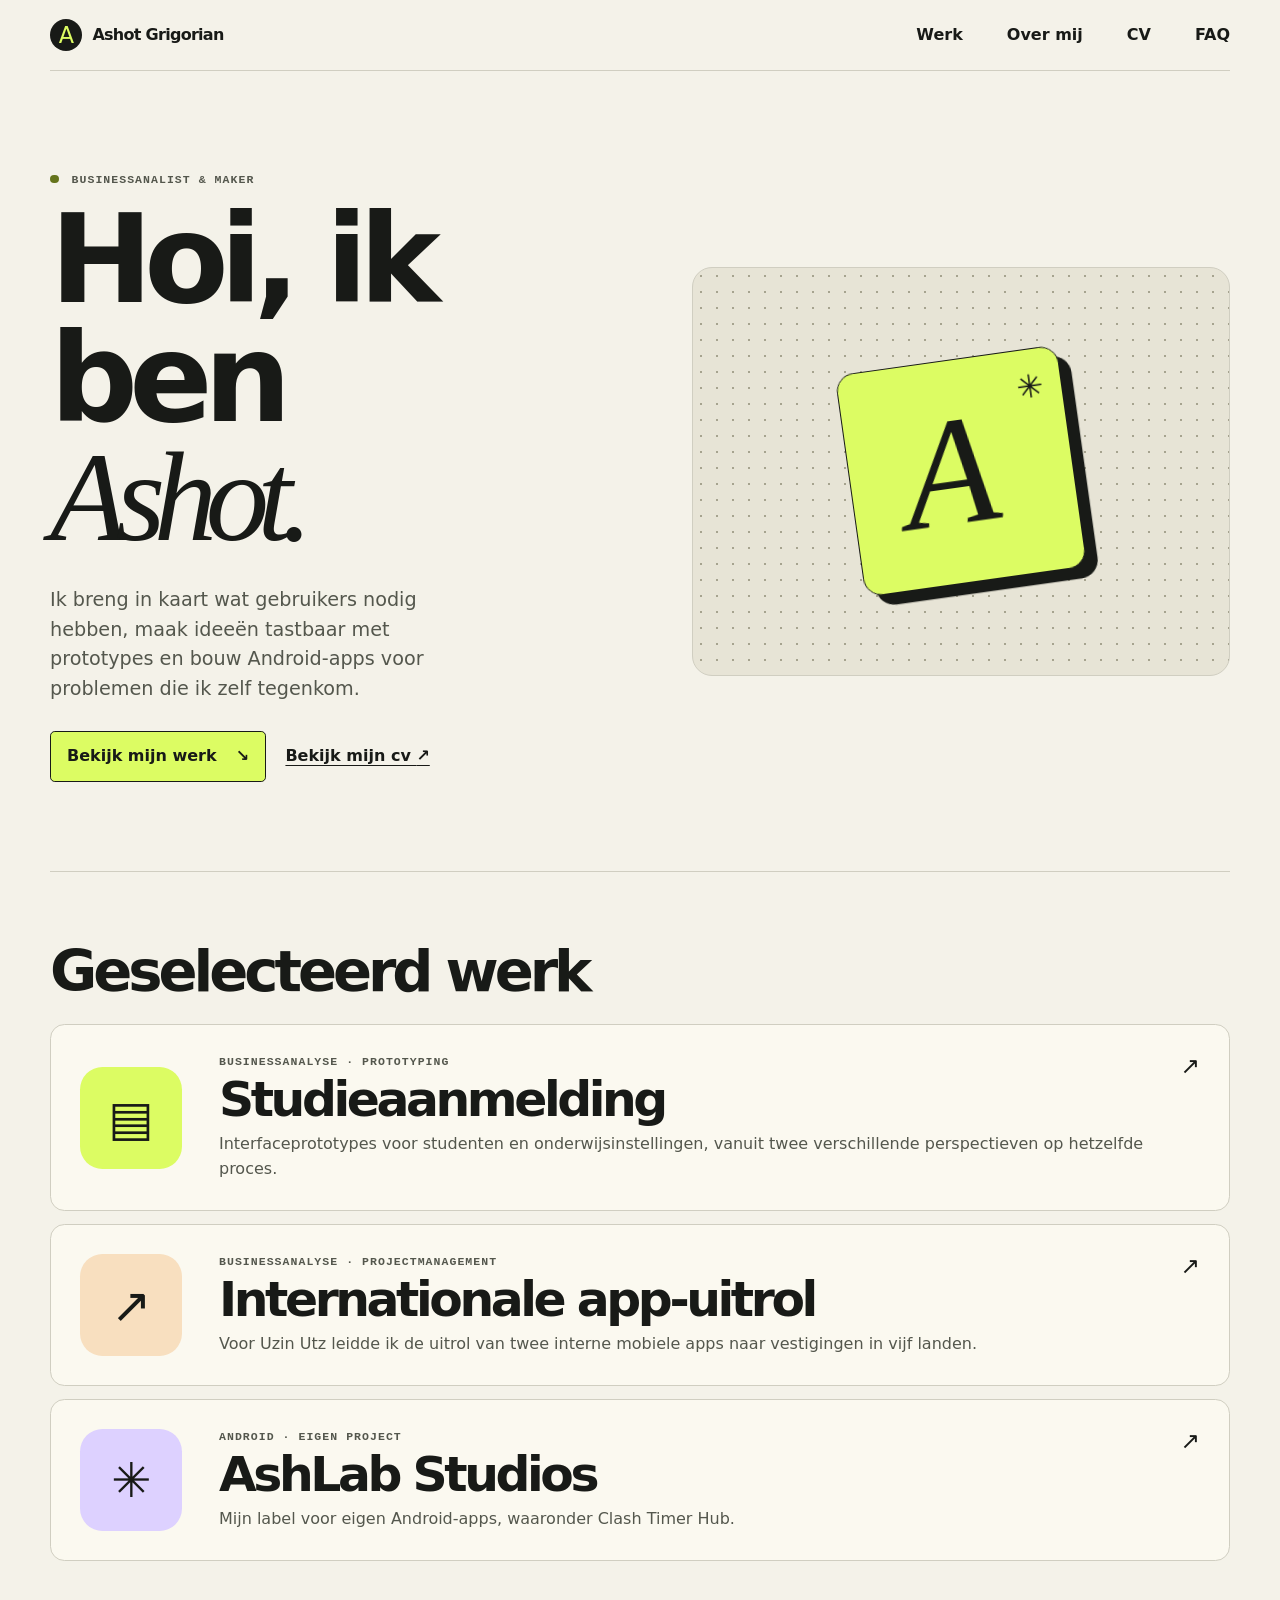
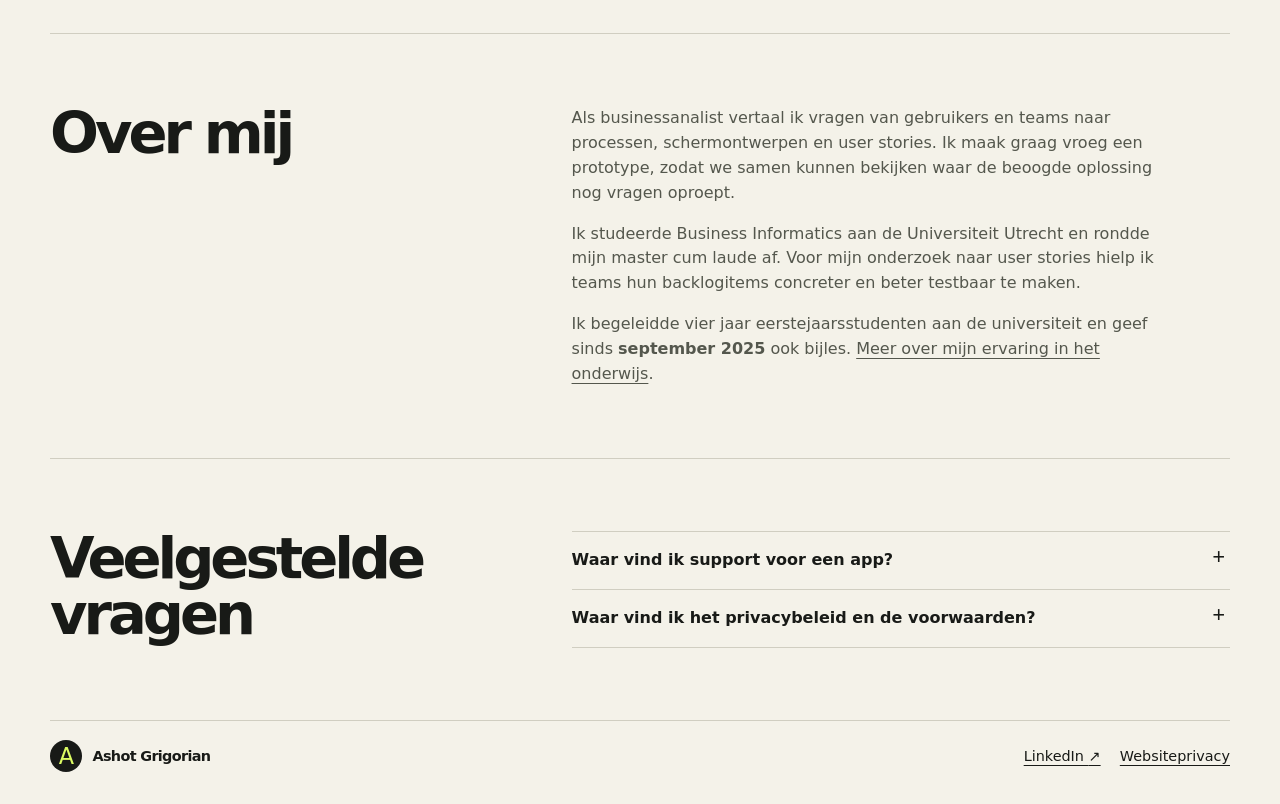
==== index.html @ a2aa3993 "Present Ashot's experience, education and studios in a personal portfolio" ====
<!doctype html>
<html lang="nl">
<head>
  <meta charset="utf-8">
  <meta name="viewport" content="width=device-width, initial-scale=1">
  <meta name="description" content="Persoonlijk portfolio van Ashot, businessanalist en maker van prototypes en Android-apps.">
  <meta name="theme-color" content="#f4f2e9">
  <title>Ashot Grigorian · Portfolio</title>
  <link rel="stylesheet" href="assets/studio.css">
</head>
<body>
  <a class="skip" href="#inhoud">Naar de inhoud</a>
  <header class="shell topbar">
    <a class="wordmark" href="./" aria-label="Ashot Grigorian, home"><span class="mark" aria-hidden="true">A</span> Ashot Grigorian</a>
    <nav class="nav" aria-label="Hoofdnavigatie">
      <a href="#werk">Werk</a>
      <a href="#over-mij">Over mij</a>
      <a href="cv/">CV</a>
      <a href="#faq">FAQ</a>
    </nav>
  </header>

  <main id="inhoud" class="shell">
    <section class="hero" aria-labelledby="hero-title">
      <div class="hero-copy">
        <p class="eyebrow"><span class="dot" aria-hidden="true"></span> Businessanalist &amp; maker</p>
        <h1 id="hero-title">Hoi, ik ben<br><em>Ashot.</em></h1>
        <p class="lede">Ik breng in kaart wat gebruikers nodig hebben, maak ideeën tastbaar met prototypes en bouw Android-apps voor problemen die ik zelf tegenkom.</p>
        <div class="hero-actions">
          <a class="button" href="#werk">Bekijk mijn werk <span aria-hidden="true">↘</span></a>
          <a class="text-action" href="cv/">Bekijk mijn cv <span aria-hidden="true">↗</span></a>
        </div>
      </div>
      <div class="signature" aria-hidden="true">
        <div class="signature-frame">
          <span class="signature-letter">A</span>
          <span class="signature-spark">✳</span>
        </div>
      </div>
    </section>

    <section id="werk" class="section" aria-labelledby="werk-title">
      <div class="section-heading">
        <h2 id="werk-title">Geselecteerd werk</h2>
      </div>
      <div class="project-list">
        <a class="project" href="werk/studieaanmelding/">
          <div class="project-icon project-icon-prototype" aria-hidden="true">▤</div>
          <div class="project-copy">
            <p class="eyebrow project-kicker">Businessanalyse · Prototyping</p>
            <h3>Studieaanmelding</h3>
            <p>Interfaceprototypes voor studenten en onderwijsinstellingen, vanuit twee verschillende perspectieven op hetzelfde proces.</p>
          </div>
          <span class="project-arrow" aria-hidden="true">↗</span>
        </a>
        <a class="project" href="cv/#uzin-utz">
          <div class="project-icon project-icon-delivery" aria-hidden="true">↗</div>
          <div class="project-copy">
            <p class="eyebrow project-kicker">Businessanalyse · Projectmanagement</p>
            <h3>Internationale app-uitrol</h3>
            <p>Voor Uzin Utz leidde ik de uitrol van twee interne mobiele apps naar vestigingen in vijf landen.</p>
          </div>
          <span class="project-arrow" aria-hidden="true">↗</span>
        </a>
        <a id="apps" class="project" href="werk/ashlab-studios/">
          <div class="project-icon" aria-hidden="true">✳</div>
          <div class="project-copy">
            <p class="eyebrow project-kicker">Android · Eigen project</p>
            <h3>AshLab Studios</h3>
            <p>Mijn label voor eigen Android-apps, waaronder Clash Timer Hub.</p>
          </div>
          <span class="project-arrow" aria-hidden="true">↗</span>
        </a>
      </div>
    </section>

    <section id="over-mij" class="section faq" aria-labelledby="over-mij-title">
      <h2 id="over-mij-title">Over mij</h2>
      <div class="about-copy">
        <p>Als businessanalist vertaal ik vragen van gebruikers en teams naar processen, schermontwerpen en user stories. Ik maak graag vroeg een prototype, zodat we samen kunnen bekijken waar de beoogde oplossing nog vragen oproept.</p>
        <p>Ik studeerde Business Informatics aan de Universiteit Utrecht en rondde mijn master cum laude af. Voor mijn onderzoek naar user stories hielp ik teams hun backlogitems concreter en beter testbaar te maken.</p>
        <p>Ik begeleidde vier jaar eerstejaarsstudenten aan de universiteit en geef sinds <strong>september 2025</strong> ook bijles. <a href="cv/#onderwijs">Meer over mijn ervaring in het onderwijs</a>.</p>
      </div>
    </section>

    <section id="faq" class="section faq" aria-labelledby="faq-title">
      <h2 id="faq-title">Veelgestelde<br>vragen</h2>
      <div class="questions">
        <details>
          <summary>Waar vind ik support voor een app?</summary>
          <p>Bekijk de apps bij <a href="werk/ashlab-studios/#apps">AshLab Studios</a>. Elke app heeft een eigen pagina met uitleg en supportlinks.</p>
        </details>
        <details>
          <summary>Waar vind ik het privacybeleid en de voorwaarden?</summary>
          <p>De projectpagina geeft de status van het privacybeleid en de voorwaarden voor die app. In de footer vind je het <a href="privacy.html">privacybeleid van deze website</a>.</p>
        </details>
      </div>
    </section>
  </main>
  <footer class="shell footer">
    <a class="wordmark" href="./"><span class="mark" aria-hidden="true">A</span> Ashot Grigorian</a>
    <div class="footer-links">
      <a href="https://www.linkedin.com/in/ashot-grigorian/">LinkedIn <span aria-hidden="true">↗</span></a>
      <a href="privacy.html">Websiteprivacy</a>
    </div>
  </footer>
</body>
</html>
---- assets/studio.css ----
:root {
  color-scheme: light;
  --paper: #f4f2e9;
  --ink: #181a17;
  --muted: #54574d;
  --line: #d0cec1;
  --acid: #dcfc63;
  --lilac: #ddd1ff;
  --mono: ui-monospace, "SFMono-Regular", Consolas, monospace;
}

*, *::before, *::after { box-sizing: border-box; }
[hidden] { display: none !important; }
html { scroll-behavior: smooth; }
body { margin: 0; background: var(--paper); color: var(--ink); font: 1rem/1.55 system-ui, sans-serif; }
a { color: inherit; text-underline-offset: .25em; }
button { font: inherit; }
:focus-visible { outline: 3px solid #765bda; outline-offset: 4px; }
.shell { width: min(1180px, calc(100% - 6rem)); margin-inline: auto; }
.skip { position: fixed; z-index: 2; top: 1rem; left: 1rem; padding: .65rem 1rem; background: var(--acid); transform: translateY(-180%); }
.skip:focus { transform: none; }

.topbar, .footer {
  display: flex;
  justify-content: space-between;
  align-items: center;
  flex-wrap: wrap;
  gap: .7rem 1rem;
  padding-block: 1.2rem;
}
.topbar { border-bottom: 1px solid var(--line); }
.wordmark { display: inline-flex; align-items: center; font-weight: 760; letter-spacing: -.045em; text-decoration: none; }
.mark { display: inline-grid; place-items: center; width: 2rem; height: 2rem; margin-right: .65rem; border-radius: 50%; background: var(--ink); color: var(--acid); font: 1.4rem/1 system-ui, sans-serif; transition: transform .45s; }
.wordmark:hover .mark { transform: rotate(45deg); }
.nav { display: flex; flex-wrap: wrap; gap: .55rem clamp(1rem, 4vw, 2.75rem); }
.nav a { font-weight: 650; text-decoration: none; }
.nav a:hover { text-decoration: underline; }

.hero {
  display: grid;
  grid-template-columns: 1fr .91fr;
  gap: clamp(1.5rem, 4vw, 4rem);
  align-items: center;
  padding-block: clamp(3rem, 7vw, 6.6rem);
}
.eyebrow { color: var(--muted); font: 700 .72rem/1.4 var(--mono); letter-spacing: .09em; text-transform: uppercase; }
.dot { display: inline-block; width: .55rem; height: .55rem; border-radius: 50%; background: #65741c; margin-right: .3rem; }
h1, h2, h3 { margin: 0; font-weight: 800; letter-spacing: -.07em; line-height: .97; }
h1 { font-size: clamp(3.5rem, 9.6vw, 8.75rem); }
h1 em { font: italic 500 1.03em/.83 Georgia, serif; letter-spacing: -.09em; }
h2 { font-size: clamp(2.15rem, 4.5vw, 3.95rem); }
h3 { font-size: clamp(1.7rem, 4vw, 3.05rem); }
.lede { max-width: 36ch; margin-block: 1.7rem; color: var(--muted); font-size: clamp(1rem, 2vw, 1.2rem); }
.button { display: inline-flex; align-items: center; justify-content: space-between; gap: 1.2rem; padding: .75rem 1rem; border: 1px solid var(--ink); border-radius: .3rem; background: var(--acid); font-weight: 750; text-decoration: none; transition: background .2s, box-shadow .2s; }
.button:hover { background: #e7ff89; box-shadow: .22rem .22rem 0 var(--ink); }
.hero-actions, .footer-links { display: flex; flex-wrap: wrap; align-items: center; gap: .8rem 1.2rem; }
.text-action { font-weight: 650; }

.signature {
  display: grid;
  place-items: center;
  min-height: clamp(15rem, 32vw, 27rem);
  overflow: hidden;
  border: 1px solid var(--line);
  border-radius: 1.25rem;
  background: radial-gradient(#a6a38f 1px, transparent 1px) 0 0 / 16px 16px, #e7e4d6;
}
.signature-frame {
  position: relative;
  display: grid;
  place-items: center;
  width: min(56%, 14rem);
  aspect-ratio: 1;
  border: 1px solid var(--ink);
  border-radius: 1.15rem;
  background: var(--acid);
  box-shadow: .7rem .7rem 0 var(--ink);
  transform: rotate(-8deg);
  animation: signature-enter .65s cubic-bezier(.2,.8,.2,1) both;
  transition: transform .3s ease;
}
.signature:hover .signature-frame { transform: rotate(-4deg) translateY(-4px); }
.signature-letter { padding-right: .15em; font: italic 500 clamp(5.5rem, 12vw, 10rem)/1 Georgia, serif; }
.signature-spark { position: absolute; top: .4em; right: .55em; font-size: clamp(1rem, 3vw, 2rem); }
.studio-signature .signature-letter { padding: 0; font-family: system-ui, sans-serif; }
@keyframes signature-enter {
  from { opacity: 0; translate: 0 12px; }
}

.demo-section { display: grid; grid-template-columns: .82fr 1.18fr; gap: clamp(1rem, 5vw, 4rem); align-items: start; }
.demo-section p { max-width: 32ch; color: var(--muted); }
.demo { min-width: 0; border: 1px solid #272b22; border-radius: 1.25rem; background: #21241d; color: #f7f5e9; box-shadow: 0 1rem 3rem #353a201c; overflow: hidden; }
.demo-head, .demo-controls { display: flex; flex-wrap: wrap; justify-content: space-between; align-items: center; gap: .65rem; padding: .9rem 1.2rem; }
.demo-head { border-bottom: 1px solid #464b3d; }
.demo-brand { display: flex; align-items: center; gap: .55rem; font-weight: 700; }
.demo-brand span { color: var(--acid); font-size: 1.3em; }
.demo-label { border: 1px solid #626756; border-radius: 9rem; padding: .2rem .6rem; color: #e3e6d7; font: .72rem/1.4 var(--mono); }
.demo-body {
  display: grid;
  place-items: center;
  padding: clamp(1rem, 3.5vw, 2.35rem);
  background-color: #292d22;
  background-image: radial-gradient(ellipse at center, #575e3544, transparent 75%), radial-gradient(#646c4d 1px, transparent 1px);
  background-size: 100%, 14px 14px;
}
.device { width: min(100%, 25rem); min-height: 13.75rem; padding: .85rem; border-radius: .95rem; border: 1px solid #626755; background: #171a15; box-shadow: 0 .9rem 1.5rem #15170f80; }
.device-header { display: flex; flex-wrap: wrap; gap: .35rem .75rem; justify-content: space-between; align-items: center; margin-bottom: .7rem; font-weight: 750; }
.device-tag { font: .65rem/1.4 var(--mono); color: var(--acid); }
.timer-row { display: grid; grid-template-columns: auto minmax(0, 1fr) auto; align-items: center; gap: clamp(.4rem, 1vw, .8rem); padding: .7rem .55rem; background: #25291f; border-radius: .5rem; margin-top: .45rem; }
.timer-row strong { display: block; font-size: .86rem; overflow-wrap: anywhere; }
.timer-row small { display: block; color: #bfc4b2; font-size: .69rem; }
.timer-icon { display: grid; place-items: center; width: 1.8rem; height: 1.8rem; border-radius: .4rem; color: #20241b; font-weight: 750; }
.green { background: var(--acid); }
.lilac { background: var(--lilac); }
time { font: 700 clamp(.71rem, 1.4vw, .92rem)/1.3 var(--mono); }
.widget { min-height: 9rem; border-radius: .55rem; background: var(--acid); color: var(--ink); display: grid; place-content: center; text-align: center; gap: .22rem; padding: .6rem; }
.widget time { font-size: clamp(1.55rem, 4vw, 2.5rem); }
.widget-label { font: .7rem/1.4 var(--mono); }
.demo-controls { border-top: 1px solid #464b3d; }
.segmented { display: flex; background: #10120e; border-radius: .45rem; padding: .2rem; }
.segmented button, .play-toggle { cursor: pointer; border: 0; background: transparent; color: #f7f5e9; font-size: .77rem; min-height: 36px; }
.segmented button { border-radius: .32rem; padding-inline: .65rem; }
.segmented button[aria-pressed="true"] { background: var(--acid); color: #161915; }
.play-toggle { text-decoration: underline; text-underline-offset: .23em; padding-inline: .25rem; }
.demo button:focus-visible { outline-color: var(--lilac); }

.section { border-top: 1px solid var(--line); padding-block: clamp(2.4rem, 6vw, 4.5rem); scroll-margin-top: 1rem; }
.section-heading { margin-bottom: 1.5rem; }
.project-list { display: grid; gap: .8rem; }
.project { display: grid; grid-template-columns: auto 1fr auto; gap: clamp(.85rem, 3vw, 2.3rem); align-items: center; border: 1px solid var(--line); border-radius: .9rem; padding: clamp(.9rem, 3vw, 1.8rem); text-decoration: none; background: #fbf9f0; transition: border-color .25s, transform .25s, background .25s; }
.project:hover { transform: translateY(-3px); border-color: var(--ink); background: #fffdf7; }
.project-icon { display: grid; place-items: center; border-radius: 22%; width: clamp(2.9rem, 10vw, 6.4rem); aspect-ratio: 1; font-size: clamp(1.65rem, 5vw, 3rem); color: var(--ink); background: var(--lilac); }
.project-icon-prototype { background: var(--acid); }
.project-icon-delivery { background: #f8dfbf; }
.project-copy p { margin: .55rem 0 0; color: var(--muted); }
.project-copy .project-kicker { margin: 0 0 .35rem; }
.project-arrow { align-self: start; font-size: 1.45rem; line-height: 1; }
.faq { display: grid; grid-template-columns: .82fr 1.18fr; gap: clamp(1rem, 5vw, 4rem); }
.about-copy p { max-width: 60ch; margin: 0; color: var(--muted); }
.about-copy p + p { margin-top: 1rem; }
.questions { border-top: 1px solid var(--line); }
details { border-bottom: 1px solid var(--line); }
summary { padding-block: 1rem; font-weight: 700; cursor: pointer; list-style: none; display: flex; justify-content: space-between; gap: 1rem; }
summary::-webkit-details-marker { display: none; }
summary::after { content: "+"; padding-inline: .3rem; font: 1.35rem/1 var(--mono); }
details[open] summary::after { content: "−"; }
details p { color: var(--muted); margin: 0 0 1rem; max-width: 58ch; }
.footer { border-top: 1px solid var(--line); padding-bottom: 2rem; font-size: .9rem; }
.subhero, .prose { padding-block: clamp(2.8rem, 8vw, 6.5rem); }
.case-hero h1 { font-size: clamp(2.2rem, 8.4vw, 7rem); overflow-wrap: anywhere; }
.prose h1 { font-size: clamp(2.35rem, 7vw, 5.5rem); margin-bottom: 1.3rem; overflow-wrap: anywhere; }
.prose h2 { font-size: 1.7rem; margin-top: 2rem; }
.prose p { max-width: 65ch; }

.cv-hero { display: grid; grid-template-columns: 1fr minmax(14rem, .45fr); gap: 2rem; align-items: end; }
.cv-hero .lede { max-width: 47ch; margin-bottom: 0; }
.cv-facts { padding: 1.15rem 1.35rem; border: 1px solid var(--line); border-radius: .9rem; background: #fbf9f0; }
.cv-facts p { margin: 0 0 .9rem; }
.cv-facts a, .cv-nav a { font-weight: 650; }
.cv-nav { display: flex; flex-wrap: wrap; gap: .6rem 1.4rem; padding-block: 1rem; }
.timeline { list-style: none; margin: 0; padding: 0 0 0 1.35rem; border-inline-start: 1px solid var(--line); }
.timeline-item { position: relative; padding-bottom: 1.75rem; }
.timeline-item:last-child { padding-bottom: 0; }
.timeline-item::before { content: ""; position: absolute; top: .2rem; left: -1.64rem; width: .55rem; aspect-ratio: 1; border: 1px solid var(--ink); border-radius: 50%; background: var(--acid); }
.timeline-item h3 { font-size: clamp(1.45rem, 3vw, 2.15rem); letter-spacing: -.045em; line-height: 1.12; }
.timeline-item p { margin: .5rem 0 0; }
.timeline-item .eyebrow { margin: 0 0 .45rem; }
.cv-role, .cv-roles { color: var(--muted); }
.cv-roles, .cv-certs { padding-inline-start: 1.2rem; }
.timeline-item details { scroll-margin-top: 1rem; }
.timeline-item details p { margin: 0 0 .9rem; }
.tutoring { background: #eaf1d4; border-radius: .65rem; padding: .85rem 1rem 1rem; margin-bottom: 1.35rem; }
.tutoring::before { top: 1rem; }
.cv-skills { display: grid; gap: 1rem; margin: 0; }
.cv-skills dt { font-weight: 700; }
.cv-skills dd { margin: 0; color: var(--muted); }

@media (max-width: 850px) {
  .shell { width: min(1180px, calc(100% - 3rem)); }
  .hero, .demo-section { grid-template-columns: 1fr; }
  h1 { font-size: clamp(4rem, 15vw, 7rem); }
}

@media (max-width: 540px) {
  .shell { width: calc(100% - 2rem); }
  .faq, .cv-hero { grid-template-columns: 1fr; }
  .project { grid-template-columns: auto 1fr; }
  .project-arrow { display: none; }
  .demo-head, .demo-controls { padding-inline: .75rem; }
}

@media print {
  body { background: white; }
  .topbar, .footer, .cv-nav, .skip { display: none; }
  .cv { width: 100%; font-size: 10pt; }
  .cv-hero, .cv .faq { display: block; padding-block: 1rem; }
  .cv h1 { font-size: 28pt; }
  .cv h1 br { display: none; }
  .cv h1 em { margin-left: .15em; }
  .cv h2 { font-size: 16pt; margin-bottom: .65rem; }
  .cv h3 { font-size: 12pt; }
  .cv-facts { margin-top: .75rem; padding: 0; border: 0; background: white; }
  .timeline-item, .cv-skills div { break-inside: avoid; }
}

@media (prefers-reduced-motion: reduce) {
  html { scroll-behavior: auto; }
  .button, .mark, .project { transition: none; }
  .signature-frame { animation: none; transition: none; }
  .project:hover, .wordmark:hover .mark { transform: none; }
  .signature:hover .signature-frame { transform: rotate(-8deg); }
}
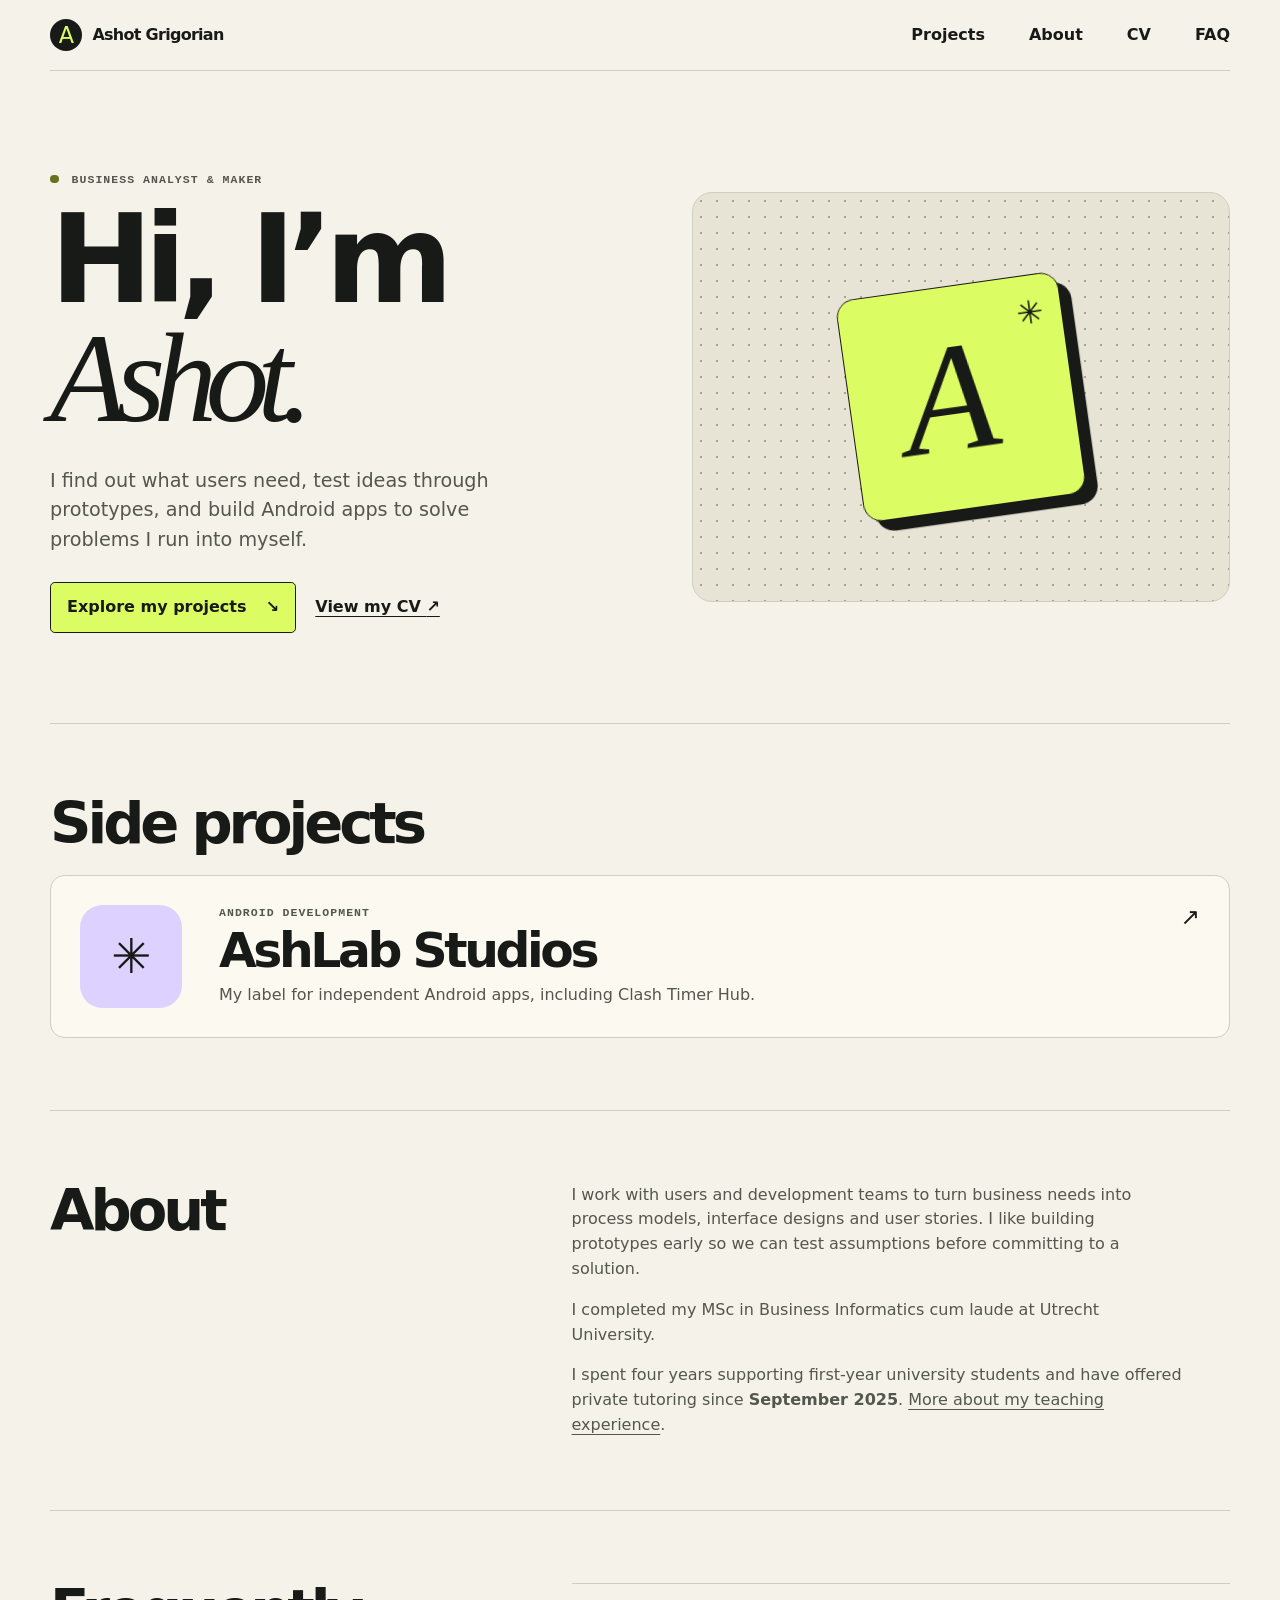
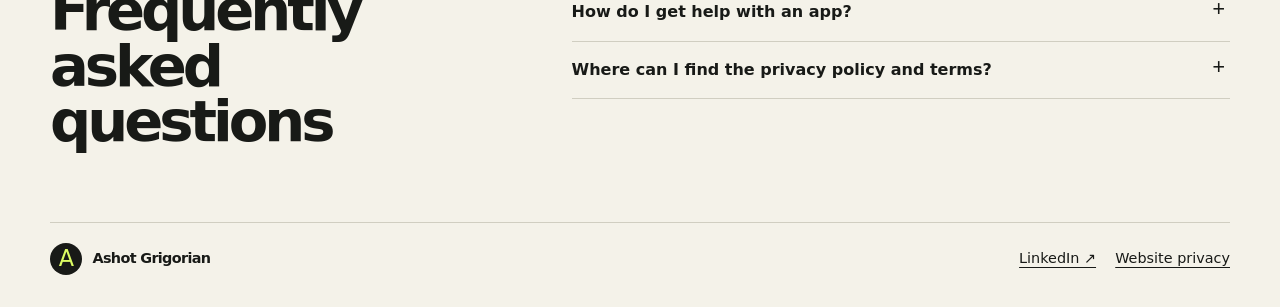
==== commit 2f2a714b: "Translate the portfolio and simplify the homepage" ====
--- a/index.html
+++ b/index.html
@@ -1,20 +1,20 @@
 <!doctype html>
-<html lang="nl">
+<html lang="en">
 <head>
   <meta charset="utf-8">
   <meta name="viewport" content="width=device-width, initial-scale=1">
-  <meta name="description" content="Persoonlijk portfolio van Ashot, businessanalist en maker van prototypes en Android-apps.">
+  <meta name="description" content="The portfolio of Ashot Grigorian, a business analyst who prototypes digital products and builds Android apps.">
   <meta name="theme-color" content="#f4f2e9">
   <title>Ashot Grigorian · Portfolio</title>
   <link rel="stylesheet" href="assets/studio.css">
 </head>
 <body>
-  <a class="skip" href="#inhoud">Naar de inhoud</a>
+  <a class="skip" href="#inhoud">Skip to content</a>
   <header class="shell topbar">
     <a class="wordmark" href="./" aria-label="Ashot Grigorian, home"><span class="mark" aria-hidden="true">A</span> Ashot Grigorian</a>
-    <nav class="nav" aria-label="Hoofdnavigatie">
-      <a href="#werk">Werk</a>
-      <a href="#over-mij">Over mij</a>
+    <nav class="nav" aria-label="Main navigation">
+      <a href="#werk">Projects</a>
+      <a href="#over-mij">About</a>
       <a href="cv/">CV</a>
       <a href="#faq">FAQ</a>
     </nav>
@@ -23,12 +23,12 @@
   <main id="inhoud" class="shell">
     <section class="hero" aria-labelledby="hero-title">
       <div class="hero-copy">
-        <p class="eyebrow"><span class="dot" aria-hidden="true"></span> Businessanalist &amp; maker</p>
-        <h1 id="hero-title">Hoi, ik ben<br><em>Ashot.</em></h1>
-        <p class="lede">Ik breng in kaart wat gebruikers nodig hebben, maak ideeën tastbaar met prototypes en bouw Android-apps voor problemen die ik zelf tegenkom.</p>
+        <p class="eyebrow"><span class="dot" aria-hidden="true"></span> Business analyst &amp; maker</p>
+        <h1 id="hero-title">Hi, I’m<br><em>Ashot.</em></h1>
+        <p class="lede">I find out what users need, test ideas through prototypes, and build Android apps to solve problems I run into myself.</p>
         <div class="hero-actions">
-          <a class="button" href="#werk">Bekijk mijn werk <span aria-hidden="true">↘</span></a>
-          <a class="text-action" href="cv/">Bekijk mijn cv <span aria-hidden="true">↗</span></a>
+          <a class="button" href="#werk">Explore my projects <span aria-hidden="true">↘</span></a>
+          <a class="text-action" href="cv/">View my CV <span aria-hidden="true">↗</span></a>
         </div>
       </div>
       <div class="signature" aria-hidden="true">
@@ -41,33 +41,15 @@
 
     <section id="werk" class="section" aria-labelledby="werk-title">
       <div class="section-heading">
-        <h2 id="werk-title">Geselecteerd werk</h2>
+        <h2 id="werk-title">Side projects</h2>
       </div>
       <div class="project-list">
-        <a class="project" href="werk/studieaanmelding/">
-          <div class="project-icon project-icon-prototype" aria-hidden="true">▤</div>
-          <div class="project-copy">
-            <p class="eyebrow project-kicker">Businessanalyse · Prototyping</p>
-            <h3>Studieaanmelding</h3>
-            <p>Interfaceprototypes voor studenten en onderwijsinstellingen, vanuit twee verschillende perspectieven op hetzelfde proces.</p>
-          </div>
-          <span class="project-arrow" aria-hidden="true">↗</span>
-        </a>
-        <a class="project" href="cv/#uzin-utz">
-          <div class="project-icon project-icon-delivery" aria-hidden="true">↗</div>
-          <div class="project-copy">
-            <p class="eyebrow project-kicker">Businessanalyse · Projectmanagement</p>
-            <h3>Internationale app-uitrol</h3>
-            <p>Voor Uzin Utz leidde ik de uitrol van twee interne mobiele apps naar vestigingen in vijf landen.</p>
-          </div>
-          <span class="project-arrow" aria-hidden="true">↗</span>
-        </a>
         <a id="apps" class="project" href="werk/ashlab-studios/">
           <div class="project-icon" aria-hidden="true">✳</div>
           <div class="project-copy">
-            <p class="eyebrow project-kicker">Android · Eigen project</p>
+            <p class="eyebrow project-kicker">Android development</p>
             <h3>AshLab Studios</h3>
-            <p>Mijn label voor eigen Android-apps, waaronder Clash Timer Hub.</p>
+            <p>My label for independent Android apps, including Clash Timer Hub.</p>
           </div>
           <span class="project-arrow" aria-hidden="true">↗</span>
         </a>
@@ -75,24 +57,24 @@
     </section>
 
     <section id="over-mij" class="section faq" aria-labelledby="over-mij-title">
-      <h2 id="over-mij-title">Over mij</h2>
+      <h2 id="over-mij-title">About</h2>
       <div class="about-copy">
-        <p>Als businessanalist vertaal ik vragen van gebruikers en teams naar processen, schermontwerpen en user stories. Ik maak graag vroeg een prototype, zodat we samen kunnen bekijken waar de beoogde oplossing nog vragen oproept.</p>
-        <p>Ik studeerde Business Informatics aan de Universiteit Utrecht en rondde mijn master cum laude af. Voor mijn onderzoek naar user stories hielp ik teams hun backlogitems concreter en beter testbaar te maken.</p>
-        <p>Ik begeleidde vier jaar eerstejaarsstudenten aan de universiteit en geef sinds <strong>september 2025</strong> ook bijles. <a href="cv/#onderwijs">Meer over mijn ervaring in het onderwijs</a>.</p>
+        <p>I work with users and development teams to turn business needs into process models, interface designs and user stories. I like building prototypes early so we can test assumptions before committing to a solution.</p>
+        <p>I completed my MSc in Business Informatics cum laude at Utrecht University.</p>
+        <p>I spent four years supporting first-year university students and have offered private tutoring since <strong>September 2025</strong>. <a href="cv/#onderwijs">More about my teaching experience</a>.</p>
       </div>
     </section>
 
     <section id="faq" class="section faq" aria-labelledby="faq-title">
-      <h2 id="faq-title">Veelgestelde<br>vragen</h2>
+      <h2 id="faq-title">Frequently asked<br>questions</h2>
       <div class="questions">
         <details>
-          <summary>Waar vind ik support voor een app?</summary>
-          <p>Bekijk de apps bij <a href="werk/ashlab-studios/#apps">AshLab Studios</a>. Elke app heeft een eigen pagina met uitleg en supportlinks.</p>
+          <summary>How do I get help with an app?</summary>
+          <p>Find my apps under <a href="werk/ashlab-studios/#apps">AshLab Studios</a>. Each app has a dedicated page with guidance and support links.</p>
         </details>
         <details>
-          <summary>Waar vind ik het privacybeleid en de voorwaarden?</summary>
-          <p>De projectpagina geeft de status van het privacybeleid en de voorwaarden voor die app. In de footer vind je het <a href="privacy.html">privacybeleid van deze website</a>.</p>
+          <summary>Where can I find the privacy policy and terms?</summary>
+          <p>Check the app’s project page for the status of its privacy policy and terms. The footer links to the <a href="privacy.html">privacy policy for this website</a>.</p>
         </details>
       </div>
     </section>
@@ -101,7 +83,7 @@
     <a class="wordmark" href="./"><span class="mark" aria-hidden="true">A</span> Ashot Grigorian</a>
     <div class="footer-links">
       <a href="https://www.linkedin.com/in/ashot-grigorian/">LinkedIn <span aria-hidden="true">↗</span></a>
-      <a href="privacy.html">Websiteprivacy</a>
+      <a href="privacy.html">Website privacy</a>
     </div>
   </footer>
 </body>
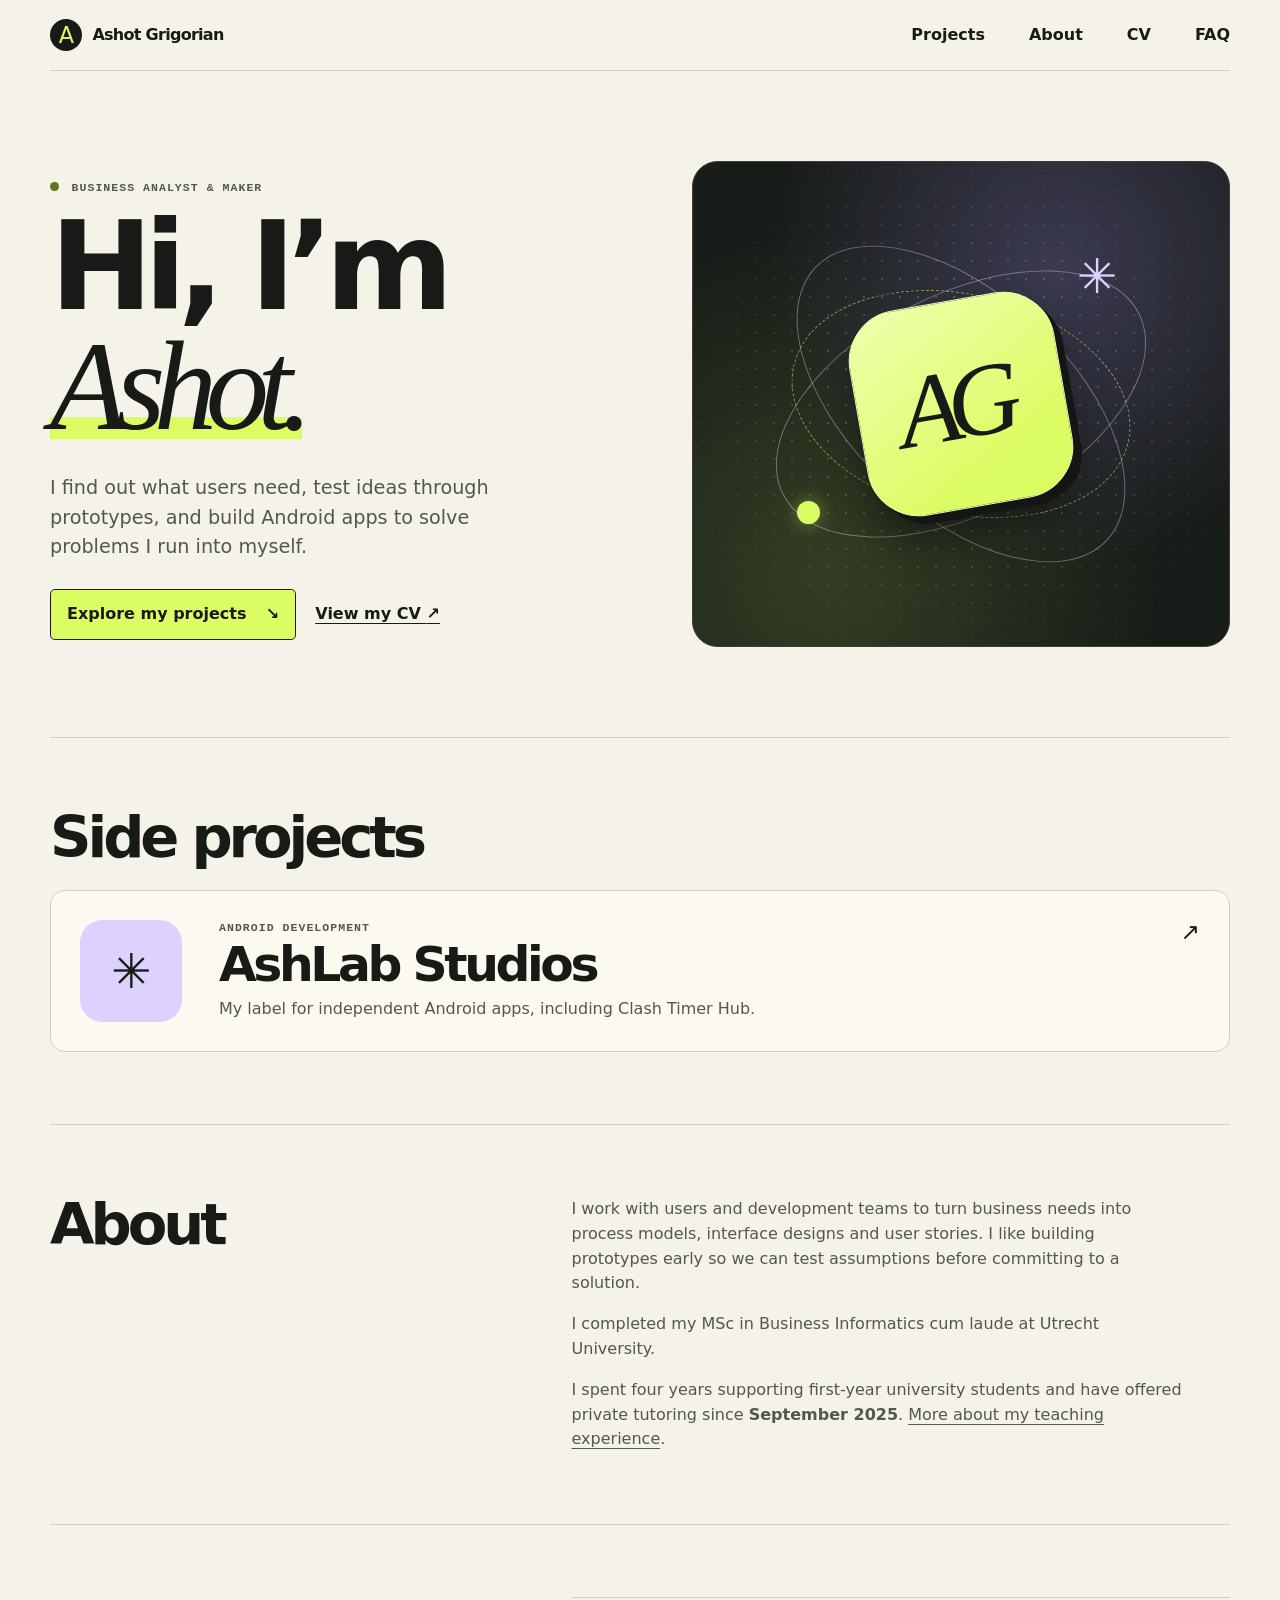
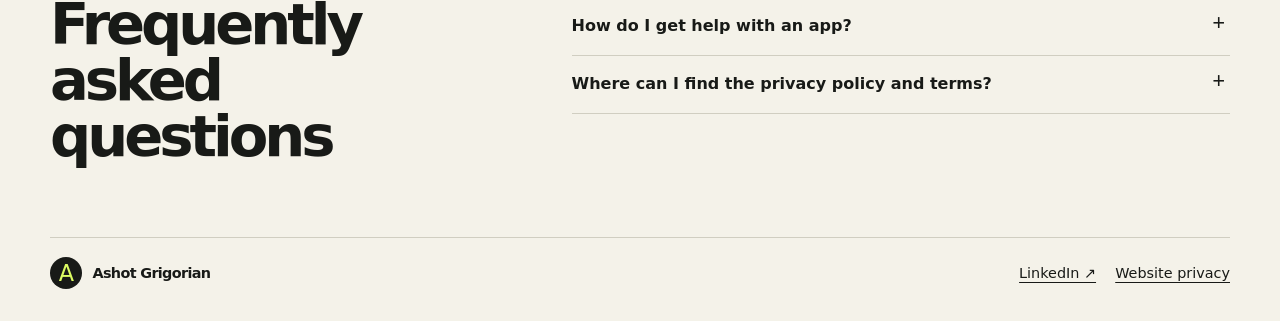
==== commit 625be5b1: "Use English routes and animate the portfolio homepage" ====
--- a/index.html
+++ b/index.html
@@ -7,44 +7,49 @@
   <meta name="theme-color" content="#f4f2e9">
   <title>Ashot Grigorian · Portfolio</title>
   <link rel="stylesheet" href="assets/studio.css">
+  <script src="assets/home.js" defer></script>
 </head>
 <body>
-  <a class="skip" href="#inhoud">Skip to content</a>
+  <a class="skip" href="#main-content">Skip to content</a>
   <header class="shell topbar">
     <a class="wordmark" href="./" aria-label="Ashot Grigorian, home"><span class="mark" aria-hidden="true">A</span> Ashot Grigorian</a>
     <nav class="nav" aria-label="Main navigation">
-      <a href="#werk">Projects</a>
-      <a href="#over-mij">About</a>
+      <a href="#work">Projects</a>
+      <a href="#about">About</a>
       <a href="cv/">CV</a>
       <a href="#faq">FAQ</a>
     </nav>
   </header>
 
-  <main id="inhoud" class="shell">
-    <section class="hero" aria-labelledby="hero-title">
+  <main id="main-content" class="shell">
+    <section class="hero home-hero" aria-labelledby="hero-title">
       <div class="hero-copy">
         <p class="eyebrow"><span class="dot" aria-hidden="true"></span> Business analyst &amp; maker</p>
-        <h1 id="hero-title">Hi, I’m<br><em>Ashot.</em></h1>
+        <h1 id="hero-title"><span>Hi, I’m</span><br><em>Ashot.</em></h1>
         <p class="lede">I find out what users need, test ideas through prototypes, and build Android apps to solve problems I run into myself.</p>
         <div class="hero-actions">
-          <a class="button" href="#werk">Explore my projects <span aria-hidden="true">↘</span></a>
+          <a class="button" href="#work">Explore my projects <span aria-hidden="true">↘</span></a>
           <a class="text-action" href="cv/">View my CV <span aria-hidden="true">↗</span></a>
         </div>
       </div>
-      <div class="signature" aria-hidden="true">
-        <div class="signature-frame">
-          <span class="signature-letter">A</span>
-          <span class="signature-spark">✳</span>
+      <div class="hero-art" data-hero-art aria-hidden="true">
+        <div class="hero-art-scene">
+          <span class="hero-orbit hero-orbit-wide"></span>
+          <span class="hero-orbit hero-orbit-tall"></span>
+          <span class="hero-orbit hero-orbit-dashed"></span>
+          <span class="hero-art-spark">✳</span>
+          <span class="hero-art-satellite"></span>
+          <div class="hero-monogram"><span>AG</span></div>
         </div>
       </div>
     </section>
 
-    <section id="werk" class="section" aria-labelledby="werk-title">
+    <section id="work" class="section" aria-labelledby="work-title">
       <div class="section-heading">
-        <h2 id="werk-title">Side projects</h2>
+        <h2 id="work-title">Side projects</h2>
       </div>
       <div class="project-list">
-        <a id="apps" class="project" href="werk/ashlab-studios/">
+        <a id="apps" class="project" href="work/ashlab-studios/">
           <div class="project-icon" aria-hidden="true">✳</div>
           <div class="project-copy">
             <p class="eyebrow project-kicker">Android development</p>
@@ -56,12 +61,12 @@
       </div>
     </section>
 
-    <section id="over-mij" class="section faq" aria-labelledby="over-mij-title">
-      <h2 id="over-mij-title">About</h2>
+    <section id="about" class="section faq" aria-labelledby="about-title">
+      <h2 id="about-title">About</h2>
       <div class="about-copy">
         <p>I work with users and development teams to turn business needs into process models, interface designs and user stories. I like building prototypes early so we can test assumptions before committing to a solution.</p>
         <p>I completed my MSc in Business Informatics cum laude at Utrecht University.</p>
-        <p>I spent four years supporting first-year university students and have offered private tutoring since <strong>September 2025</strong>. <a href="cv/#onderwijs">More about my teaching experience</a>.</p>
+        <p>I spent four years supporting first-year university students and have offered private tutoring since <strong>September 2025</strong>. <a href="cv/#teaching">More about my teaching experience</a>.</p>
       </div>
     </section>
 
@@ -70,7 +75,7 @@
       <div class="questions">
         <details>
           <summary>How do I get help with an app?</summary>
-          <p>Find my apps under <a href="werk/ashlab-studios/#apps">AshLab Studios</a>. Each app has a dedicated page with guidance and support links.</p>
+          <p>Find my apps under <a href="work/ashlab-studios/#apps">AshLab Studios</a>. Each app has a dedicated page with guidance and support links.</p>
         </details>
         <details>
           <summary>Where can I find the privacy policy and terms?</summary>
--- a/assets/studio.css
+++ b/assets/studio.css
@@ -56,6 +56,99 @@
 .hero-actions, .footer-links { display: flex; flex-wrap: wrap; align-items: center; gap: .8rem 1.2rem; }
 .text-action { font-weight: 650; }
 
+.home-hero h1 em {
+  background: linear-gradient(transparent 72%, var(--acid) 72%, var(--acid) 88%, transparent 88%);
+}
+.hero-art {
+  --tilt-x: 0deg;
+  --tilt-y: 0deg;
+  position: relative;
+  display: grid;
+  place-items: center;
+  isolation: isolate;
+  min-height: clamp(15.5rem, 38vw, 31rem);
+  overflow: hidden;
+  border: 1px solid #3a4235;
+  border-radius: 1.6rem;
+  background:
+    radial-gradient(ellipse at 68% 22%, #3b3a52 0, transparent 55%),
+    radial-gradient(ellipse at 25% 85%, #333e23 0, transparent 58%),
+    #191d19;
+}
+.hero-art::before {
+  position: absolute;
+  inset: 0;
+  z-index: -1;
+  content: "";
+  background: radial-gradient(#f4f2e954 1px, transparent 1px) 0 0 / 18px 18px;
+  mask-image: radial-gradient(ellipse, black, transparent 85%);
+}
+.hero-art-scene {
+  position: relative;
+  display: grid;
+  place-items: center;
+  width: min(82%, 25rem);
+  aspect-ratio: 1;
+  transform: perspective(740px) rotateX(var(--tilt-x)) rotateY(var(--tilt-y));
+  transition: transform .26s cubic-bezier(.2,.75,.3,1);
+}
+.hero-orbit {
+  position: absolute;
+  width: 100%;
+  height: 55%;
+  border: 1px solid #e9e2ff63;
+  border-radius: 50%;
+}
+.hero-orbit-wide { transform: rotate(-27deg); }
+.hero-orbit-tall { transform: rotate(43deg); }
+.hero-orbit-dashed { width: 86%; border-style: dashed; border-color: #dcfc6394; transform: rotate(13deg); }
+.hero-monogram {
+  z-index: 1;
+  display: grid;
+  place-items: center;
+  width: 52%;
+  aspect-ratio: 1;
+  transform: rotate(-10deg);
+  border: 1px solid #f0ffae;
+  border-radius: 25%;
+  background: linear-gradient(150deg, #efffae, var(--acid) 75%);
+  box-shadow: .45rem .55rem 0 #131612, 0 1.5rem 2.4rem #0006;
+  font: italic 500 clamp(2.7rem, 8vw, 7rem)/1 Georgia, serif;
+  letter-spacing: -.13em;
+}
+.hero-monogram span { padding-inline-end: .16em; }
+.hero-art-spark {
+  position: absolute;
+  z-index: 2;
+  inset: 12% 11% auto auto;
+  color: var(--lilac);
+  font-size: clamp(1.5rem, 4vw, 3rem);
+  line-height: 1;
+}
+.hero-art-satellite {
+  position: absolute;
+  inset: auto auto 20% 9%;
+  width: clamp(.75rem, 2vw, 1.45rem);
+  aspect-ratio: 1;
+  border-radius: 50%;
+  background: var(--acid);
+  box-shadow: 0 0 1.15rem #dcfc636b;
+}
+
+@media (prefers-reduced-motion: no-preference) {
+  .home-hero .eyebrow, .home-hero h1, .home-hero .lede, .home-hero .hero-actions, .hero-art {
+    animation: home-enter .65s cubic-bezier(.2,.75,.3,1) backwards;
+  }
+  .home-hero h1 { animation-delay: .08s; }
+  .home-hero .lede { animation-delay: .15s; }
+  .home-hero .hero-actions, .hero-art { animation-delay: .2s; }
+  .hero-monogram { animation: monogram-enter 1s .25s cubic-bezier(.2,.75,.3,1) backwards; }
+  .hero-art-spark { animation: spark-enter .85s .5s cubic-bezier(.2,.75,.3,1) backwards; }
+  @keyframes home-enter { from { opacity: 0; transform: translateY(1.15rem); } }
+  @keyframes monogram-enter { from { opacity: 0; transform: translateY(1rem) rotate(-30deg) scale(.75); } }
+  @keyframes spark-enter { from { opacity: 0; transform: rotate(-90deg) scale(.4); } }
+}
+
 .signature {
   display: grid;
   place-items: center;
@@ -81,7 +174,6 @@
 }
 .signature:hover .signature-frame { transform: rotate(-4deg) translateY(-4px); }
 .signature-letter { padding-right: .15em; font: italic 500 clamp(5.5rem, 12vw, 10rem)/1 Georgia, serif; }
-.signature-spark { position: absolute; top: .4em; right: .55em; font-size: clamp(1rem, 3vw, 2rem); }
 .studio-signature .signature-letter { padding: 0; font-family: system-ui, sans-serif; }
 @keyframes signature-enter {
   from { opacity: 0; translate: 0 12px; }
@@ -179,6 +271,7 @@
   .shell { width: min(1180px, calc(100% - 3rem)); }
   .hero, .demo-section { grid-template-columns: 1fr; }
   h1 { font-size: clamp(4rem, 15vw, 7rem); }
+  .hero-art-scene { width: min(71%, 19rem); }
 }
 
 @media (max-width: 540px) {
@@ -206,6 +299,7 @@
 @media (prefers-reduced-motion: reduce) {
   html { scroll-behavior: auto; }
   .button, .mark, .project { transition: none; }
+  .hero-art-scene { transform: none; transition: none; }
   .signature-frame { animation: none; transition: none; }
   .project:hover, .wordmark:hover .mark { transform: none; }
   .signature:hover .signature-frame { transform: rotate(-8deg); }
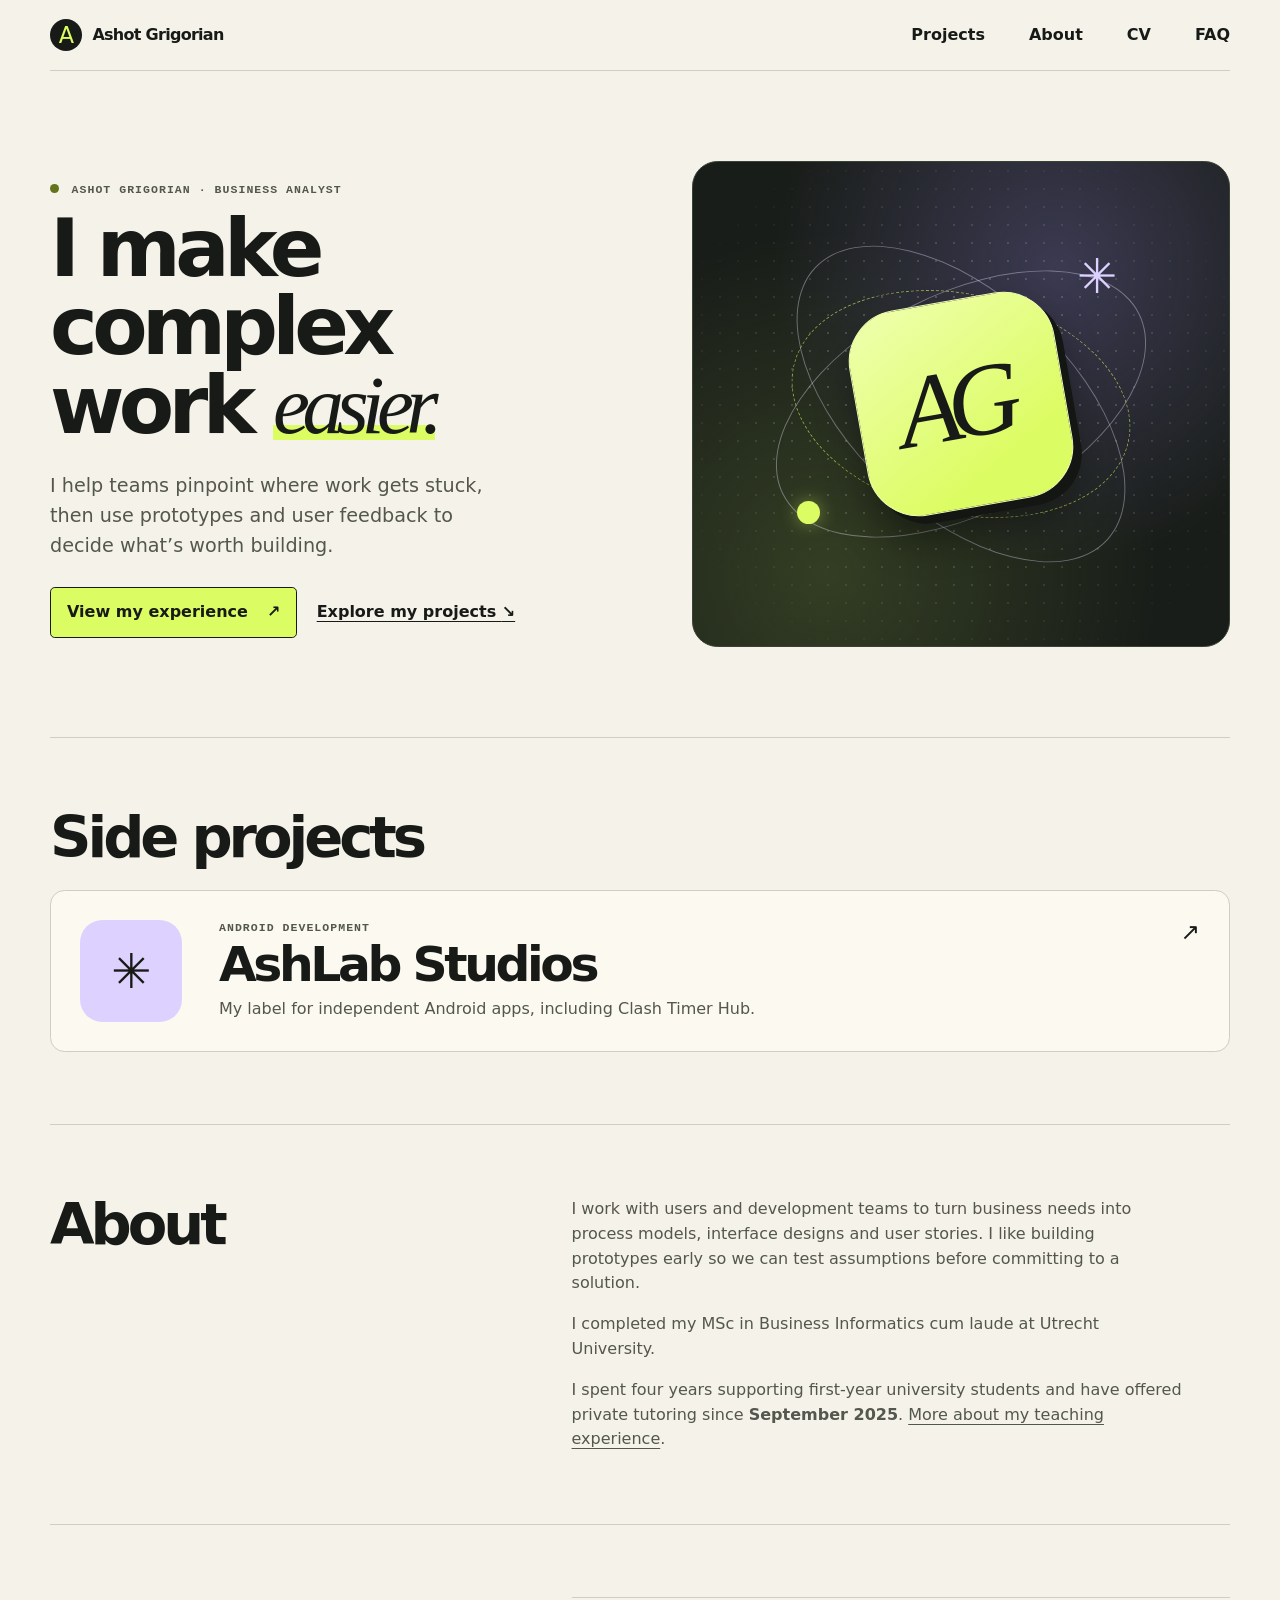
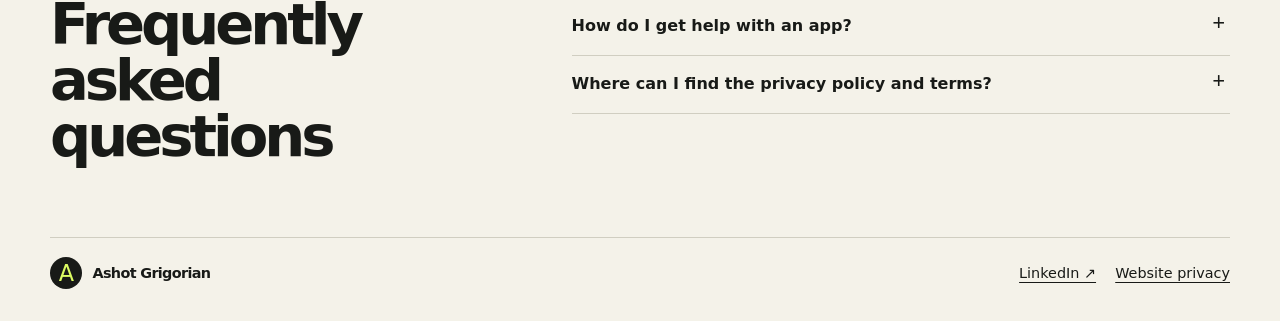
==== commit 190c989c: "Sharpen the portfolio homepage message" ====
--- a/index.html
+++ b/index.html
@@ -3,7 +3,7 @@
 <head>
   <meta charset="utf-8">
   <meta name="viewport" content="width=device-width, initial-scale=1">
-  <meta name="description" content="The portfolio of Ashot Grigorian, a business analyst who prototypes digital products and builds Android apps.">
+  <meta name="description" content="Ashot Grigorian is a business analyst who helps teams untangle workflows, test ideas with users and decide what to build.">
   <meta name="theme-color" content="#f4f2e9">
   <title>Ashot Grigorian · Portfolio</title>
   <link rel="stylesheet" href="assets/studio.css">
@@ -24,12 +24,12 @@
   <main id="main-content" class="shell">
     <section class="hero home-hero" aria-labelledby="hero-title">
       <div class="hero-copy">
-        <p class="eyebrow"><span class="dot" aria-hidden="true"></span> Business analyst &amp; maker</p>
-        <h1 id="hero-title"><span>Hi, I’m</span><br><em>Ashot.</em></h1>
-        <p class="lede">I find out what users need, test ideas through prototypes, and build Android apps to solve problems I run into myself.</p>
+        <p class="eyebrow"><span class="dot" aria-hidden="true"></span> Ashot Grigorian · Business analyst</p>
+        <h1 id="hero-title">I make complex work <em>easier.</em></h1>
+        <p class="lede">I help teams pinpoint where work gets stuck, then use prototypes and user feedback to decide what’s worth building.</p>
         <div class="hero-actions">
-          <a class="button" href="#work">Explore my projects <span aria-hidden="true">↘</span></a>
-          <a class="text-action" href="cv/">View my CV <span aria-hidden="true">↗</span></a>
+          <a class="button" href="cv/">View my experience <span aria-hidden="true">↗</span></a>
+          <a class="text-action" href="#work">Explore my projects <span aria-hidden="true">↘</span></a>
         </div>
       </div>
       <div class="hero-art" data-hero-art aria-hidden="true">
--- a/assets/studio.css
+++ b/assets/studio.css
@@ -56,6 +56,11 @@
 .hero-actions, .footer-links { display: flex; flex-wrap: wrap; align-items: center; gap: .8rem 1.2rem; }
 .text-action { font-weight: 650; }
 
+.home-hero h1 {
+  max-inline-size: 13ch;
+  font-size: clamp(2.65rem, 6.3vw, 6rem);
+  text-wrap: balance;
+}
 .home-hero h1 em {
   background: linear-gradient(transparent 72%, var(--acid) 72%, var(--acid) 88%, transparent 88%);
 }
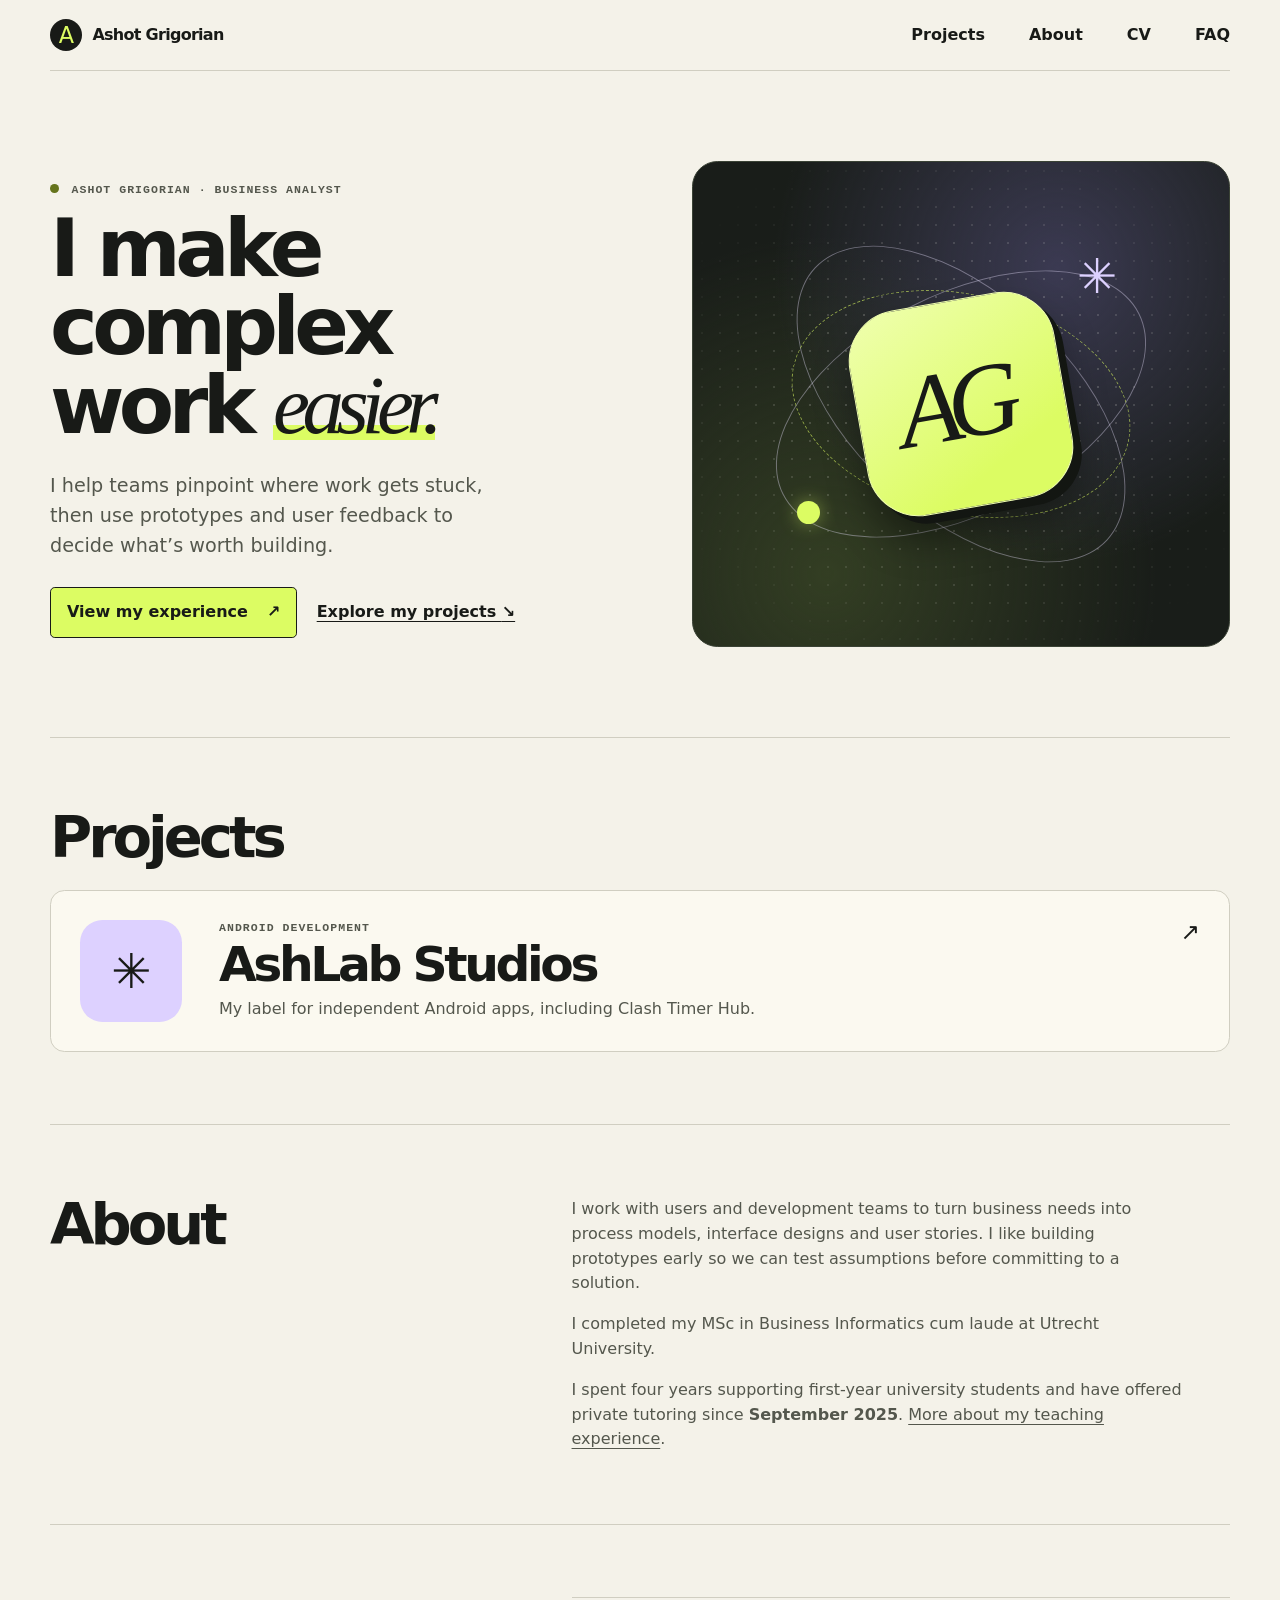
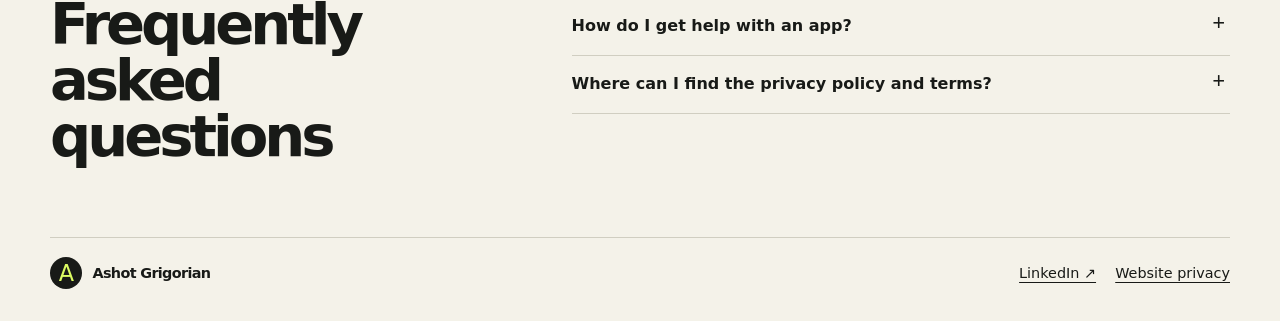
==== commit 1ad723c1: "Recreate the Clash Timer Hub build 568 interface and rename Projects" ====
--- a/index.html
+++ b/index.html
@@ -7,6 +7,7 @@
   <meta name="theme-color" content="#f4f2e9">
   <title>Ashot Grigorian · Portfolio</title>
   <link rel="stylesheet" href="assets/studio.css">
+  <script src="assets/scroll.js" defer></script>
   <script src="assets/home.js" defer></script>
 </head>
 <body>
@@ -46,7 +47,7 @@
 
     <section id="work" class="section" aria-labelledby="work-title">
       <div class="section-heading">
-        <h2 id="work-title">Side projects</h2>
+        <h2 id="work-title">Projects</h2>
       </div>
       <div class="project-list">
         <a id="apps" class="project" href="work/ashlab-studios/">
--- a/assets/studio.css
+++ b/assets/studio.css
@@ -32,9 +32,22 @@
 .wordmark { display: inline-flex; align-items: center; font-weight: 760; letter-spacing: -.045em; text-decoration: none; }
 .mark { display: inline-grid; place-items: center; width: 2rem; height: 2rem; margin-right: .65rem; border-radius: 50%; background: var(--ink); color: var(--acid); font: 1.4rem/1 system-ui, sans-serif; transition: transform .45s; }
 .wordmark:hover .mark { transform: rotate(45deg); }
-.nav { display: flex; flex-wrap: wrap; gap: .55rem clamp(1rem, 4vw, 2.75rem); }
+.nav { display: flex; align-items: center; flex-wrap: wrap; gap: .55rem clamp(1rem, 4vw, 2.75rem); }
 .nav a { font-weight: 650; text-decoration: none; }
 .nav a:hover { text-decoration: underline; }
+.home-link {
+  display: inline-flex;
+  align-items: center;
+  gap: .45rem;
+  padding: .35rem .65rem;
+  border: 1px solid var(--ink);
+  border-radius: .3rem;
+  background: var(--acid);
+  font-size: .875rem;
+  font-weight: 650;
+  text-decoration: none;
+}
+.home-link:hover, .nav .home-link:hover { background: #e7ff89; text-decoration: none; }
 
 .hero {
   display: grid;
@@ -141,6 +154,8 @@
 }
 
 @media (prefers-reduced-motion: no-preference) {
+  .hero-art-spark { translate: 0 calc(var(--orbit-drift, 0px) * -.7); }
+  .hero-art-satellite { translate: 0 var(--orbit-drift, 0px); }
   .home-hero .eyebrow, .home-hero h1, .home-hero .lede, .home-hero .hero-actions, .hero-art {
     animation: home-enter .65s cubic-bezier(.2,.75,.3,1) backwards;
   }
@@ -154,6 +169,20 @@
   @keyframes spark-enter { from { opacity: 0; transform: rotate(-90deg) scale(.4); } }
 }
 
+@media screen and (prefers-reduced-motion: no-preference) {
+  html::after {
+    position: fixed;
+    z-index: 5;
+    inset: 0 0 auto;
+    height: 3px;
+    content: "";
+    pointer-events: none;
+    background: linear-gradient(90deg, #708828, #7b5cc3);
+    transform: scaleX(var(--scroll-progress, 0));
+    transform-origin: left;
+  }
+}
+
 .signature {
   display: grid;
   place-items: center;
@@ -186,40 +215,6 @@
 
 .demo-section { display: grid; grid-template-columns: .82fr 1.18fr; gap: clamp(1rem, 5vw, 4rem); align-items: start; }
 .demo-section p { max-width: 32ch; color: var(--muted); }
-.demo { min-width: 0; border: 1px solid #272b22; border-radius: 1.25rem; background: #21241d; color: #f7f5e9; box-shadow: 0 1rem 3rem #353a201c; overflow: hidden; }
-.demo-head, .demo-controls { display: flex; flex-wrap: wrap; justify-content: space-between; align-items: center; gap: .65rem; padding: .9rem 1.2rem; }
-.demo-head { border-bottom: 1px solid #464b3d; }
-.demo-brand { display: flex; align-items: center; gap: .55rem; font-weight: 700; }
-.demo-brand span { color: var(--acid); font-size: 1.3em; }
-.demo-label { border: 1px solid #626756; border-radius: 9rem; padding: .2rem .6rem; color: #e3e6d7; font: .72rem/1.4 var(--mono); }
-.demo-body {
-  display: grid;
-  place-items: center;
-  padding: clamp(1rem, 3.5vw, 2.35rem);
-  background-color: #292d22;
-  background-image: radial-gradient(ellipse at center, #575e3544, transparent 75%), radial-gradient(#646c4d 1px, transparent 1px);
-  background-size: 100%, 14px 14px;
-}
-.device { width: min(100%, 25rem); min-height: 13.75rem; padding: .85rem; border-radius: .95rem; border: 1px solid #626755; background: #171a15; box-shadow: 0 .9rem 1.5rem #15170f80; }
-.device-header { display: flex; flex-wrap: wrap; gap: .35rem .75rem; justify-content: space-between; align-items: center; margin-bottom: .7rem; font-weight: 750; }
-.device-tag { font: .65rem/1.4 var(--mono); color: var(--acid); }
-.timer-row { display: grid; grid-template-columns: auto minmax(0, 1fr) auto; align-items: center; gap: clamp(.4rem, 1vw, .8rem); padding: .7rem .55rem; background: #25291f; border-radius: .5rem; margin-top: .45rem; }
-.timer-row strong { display: block; font-size: .86rem; overflow-wrap: anywhere; }
-.timer-row small { display: block; color: #bfc4b2; font-size: .69rem; }
-.timer-icon { display: grid; place-items: center; width: 1.8rem; height: 1.8rem; border-radius: .4rem; color: #20241b; font-weight: 750; }
-.green { background: var(--acid); }
-.lilac { background: var(--lilac); }
-time { font: 700 clamp(.71rem, 1.4vw, .92rem)/1.3 var(--mono); }
-.widget { min-height: 9rem; border-radius: .55rem; background: var(--acid); color: var(--ink); display: grid; place-content: center; text-align: center; gap: .22rem; padding: .6rem; }
-.widget time { font-size: clamp(1.55rem, 4vw, 2.5rem); }
-.widget-label { font: .7rem/1.4 var(--mono); }
-.demo-controls { border-top: 1px solid #464b3d; }
-.segmented { display: flex; background: #10120e; border-radius: .45rem; padding: .2rem; }
-.segmented button, .play-toggle { cursor: pointer; border: 0; background: transparent; color: #f7f5e9; font-size: .77rem; min-height: 36px; }
-.segmented button { border-radius: .32rem; padding-inline: .65rem; }
-.segmented button[aria-pressed="true"] { background: var(--acid); color: #161915; }
-.play-toggle { text-decoration: underline; text-underline-offset: .23em; padding-inline: .25rem; }
-.demo button:focus-visible { outline-color: var(--lilac); }
 
 .section { border-top: 1px solid var(--line); padding-block: clamp(2.4rem, 6vw, 4.5rem); scroll-margin-top: 1rem; }
 .section-heading { margin-bottom: 1.5rem; }
@@ -284,7 +279,6 @@
   .faq, .cv-hero { grid-template-columns: 1fr; }
   .project { grid-template-columns: auto 1fr; }
   .project-arrow { display: none; }
-  .demo-head, .demo-controls { padding-inline: .75rem; }
 }
 
 @media print {
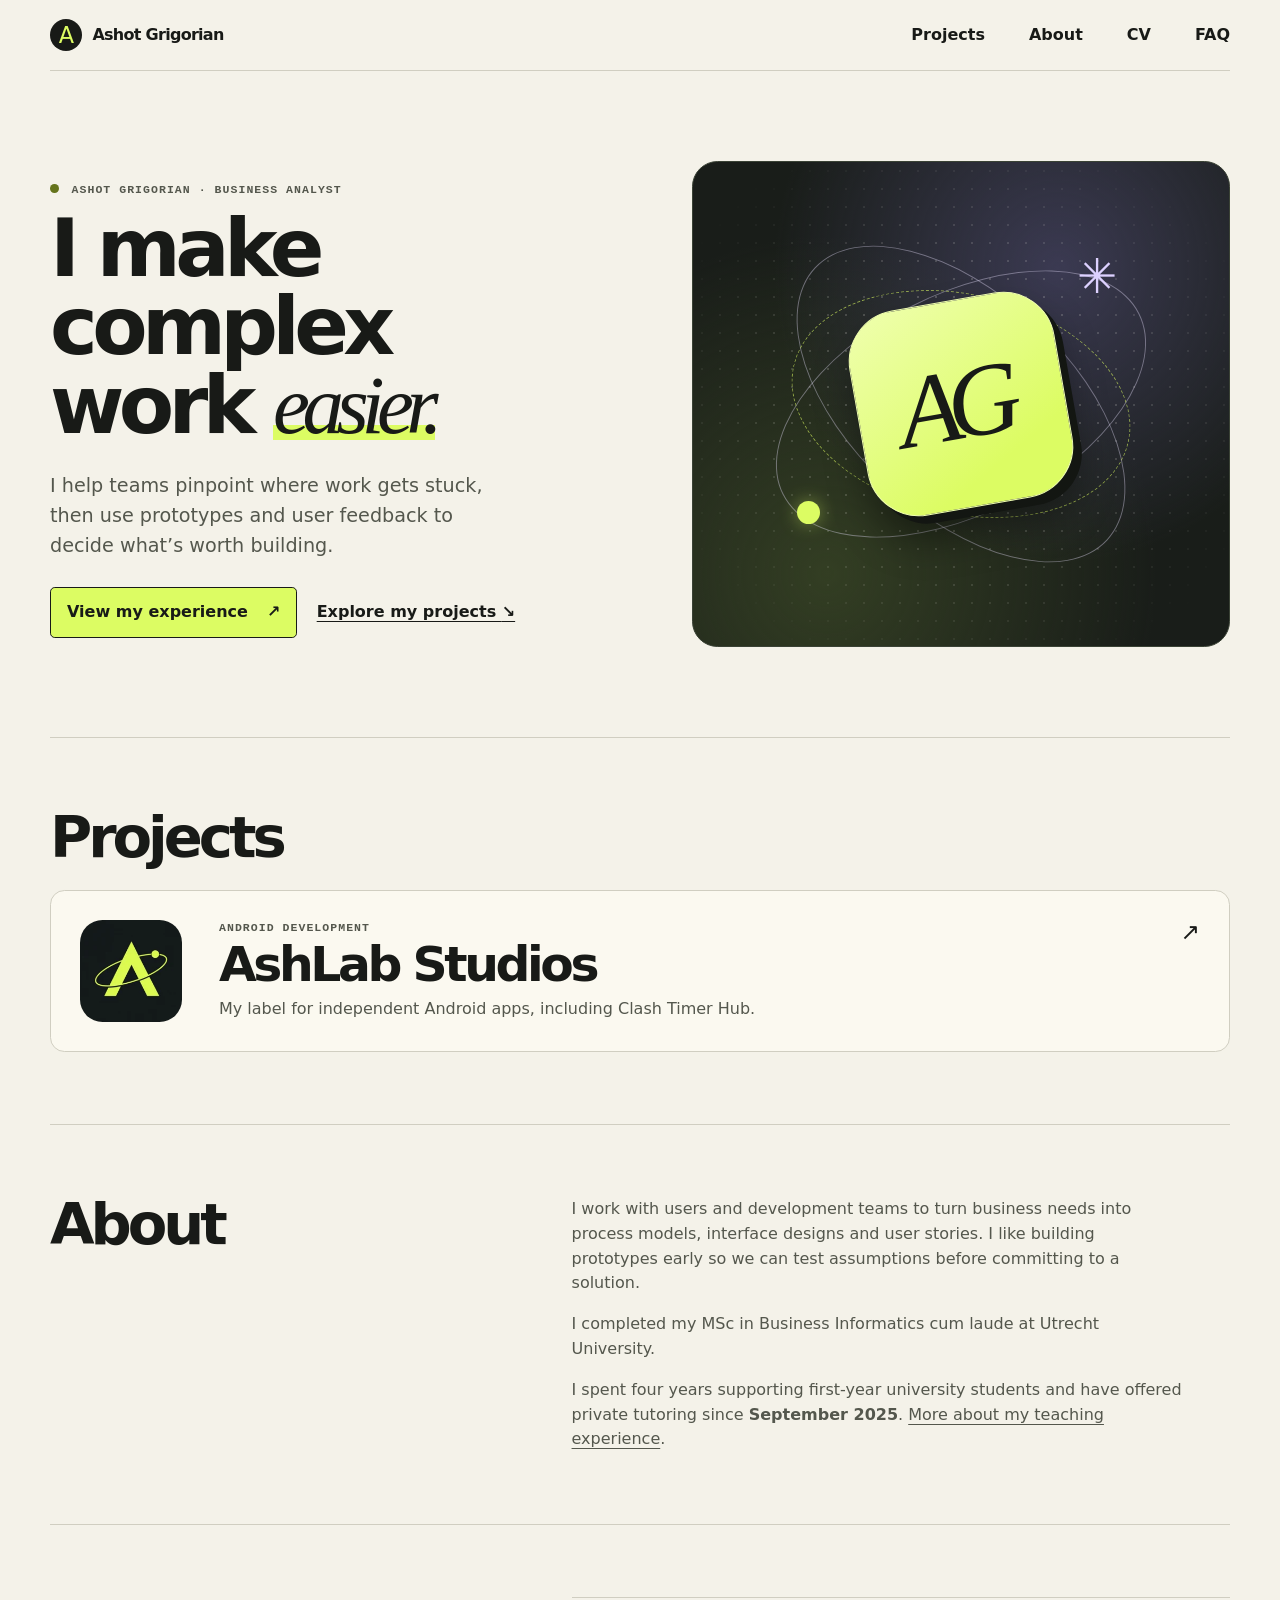
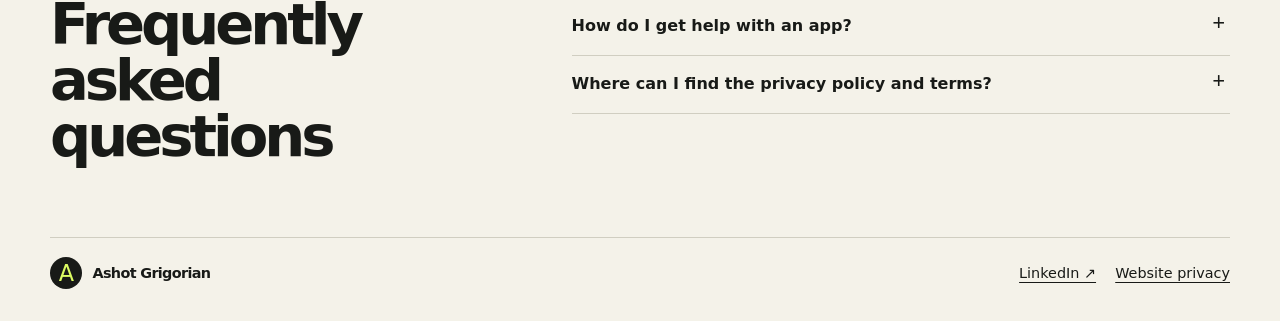
==== commit 1d4a1a97: "Roll out the AshLab Studios orbit logo and banner" ====
--- a/index.html
+++ b/index.html
@@ -51,7 +51,7 @@
       </div>
       <div class="project-list">
         <a id="apps" class="project" href="work/ashlab-studios/">
-          <div class="project-icon" aria-hidden="true">✳</div>
+          <img class="project-icon" src="assets/ashlab-orbit-icon.webp" width="192" height="192" alt="">
           <div class="project-copy">
             <p class="eyebrow project-kicker">Android development</p>
             <h3>AshLab Studios</h3>
@@ -80,7 +80,7 @@
         </details>
         <details>
           <summary>Where can I find the privacy policy and terms?</summary>
-          <p>Check the app’s project page for the status of its privacy policy and terms. The footer links to the <a href="privacy.html">privacy policy for this website</a>.</p>
+          <p>Read the <a href="work/ashlab-studios/terms.html">AshLab Studios Terms of Use</a> and find the app’s privacy policy on its project page. The <a href="privacy.html">website privacy notice</a> covers this portfolio.</p>
         </details>
       </div>
     </section>
--- a/assets/studio.css
+++ b/assets/studio.css
@@ -183,35 +183,24 @@
   }
 }
 
-.signature {
-  display: grid;
-  place-items: center;
-  min-height: clamp(15rem, 32vw, 27rem);
-  overflow: hidden;
-  border: 1px solid var(--line);
-  border-radius: 1.25rem;
-  background: radial-gradient(#a6a38f 1px, transparent 1px) 0 0 / 16px 16px, #e7e4d6;
-}
-.signature-frame {
-  position: relative;
-  display: grid;
-  place-items: center;
-  width: min(56%, 14rem);
-  aspect-ratio: 1;
-  border: 1px solid var(--ink);
-  border-radius: 1.15rem;
-  background: var(--acid);
-  box-shadow: .7rem .7rem 0 var(--ink);
-  transform: rotate(-8deg);
-  animation: signature-enter .65s cubic-bezier(.2,.8,.2,1) both;
-  transition: transform .3s ease;
-}
-.signature:hover .signature-frame { transform: rotate(-4deg) translateY(-4px); }
-.signature-letter { padding-right: .15em; font: italic 500 clamp(5.5rem, 12vw, 10rem)/1 Georgia, serif; }
-.studio-signature .signature-letter { padding: 0; font-family: system-ui, sans-serif; }
-@keyframes signature-enter {
-  from { opacity: 0; translate: 0 12px; }
-}
+.studio-mark { flex: none; width: 2rem; height: 2rem; margin-inline-end: .65rem; border-radius: .5rem; }
+.studio-hero { padding-block: clamp(1.5rem, 4vw, 3rem); }
+.studio-hero h1 { margin-block: 1rem 1.25rem; }
+.studio-banner {
+  display: block;
+  width: 100%;
+  height: auto;
+  border-radius: clamp(.75rem, 2vw, 1.5rem);
+}
+.studio-intro {
+  display: flex;
+  flex-wrap: wrap;
+  align-items: center;
+  justify-content: space-between;
+  gap: 1rem 2rem;
+}
+.studio-intro .lede { max-width: 58ch; margin: 0; }
+img.project-icon { display: block; height: auto; }
 
 .demo-section { display: grid; grid-template-columns: .82fr 1.18fr; gap: clamp(1rem, 5vw, 4rem); align-items: start; }
 .demo-section p { max-width: 32ch; color: var(--muted); }
@@ -299,7 +288,5 @@
   html { scroll-behavior: auto; }
   .button, .mark, .project { transition: none; }
   .hero-art-scene { transform: none; transition: none; }
-  .signature-frame { animation: none; transition: none; }
   .project:hover, .wordmark:hover .mark { transform: none; }
-  .signature:hover .signature-frame { transform: rotate(-8deg); }
-}
+}
